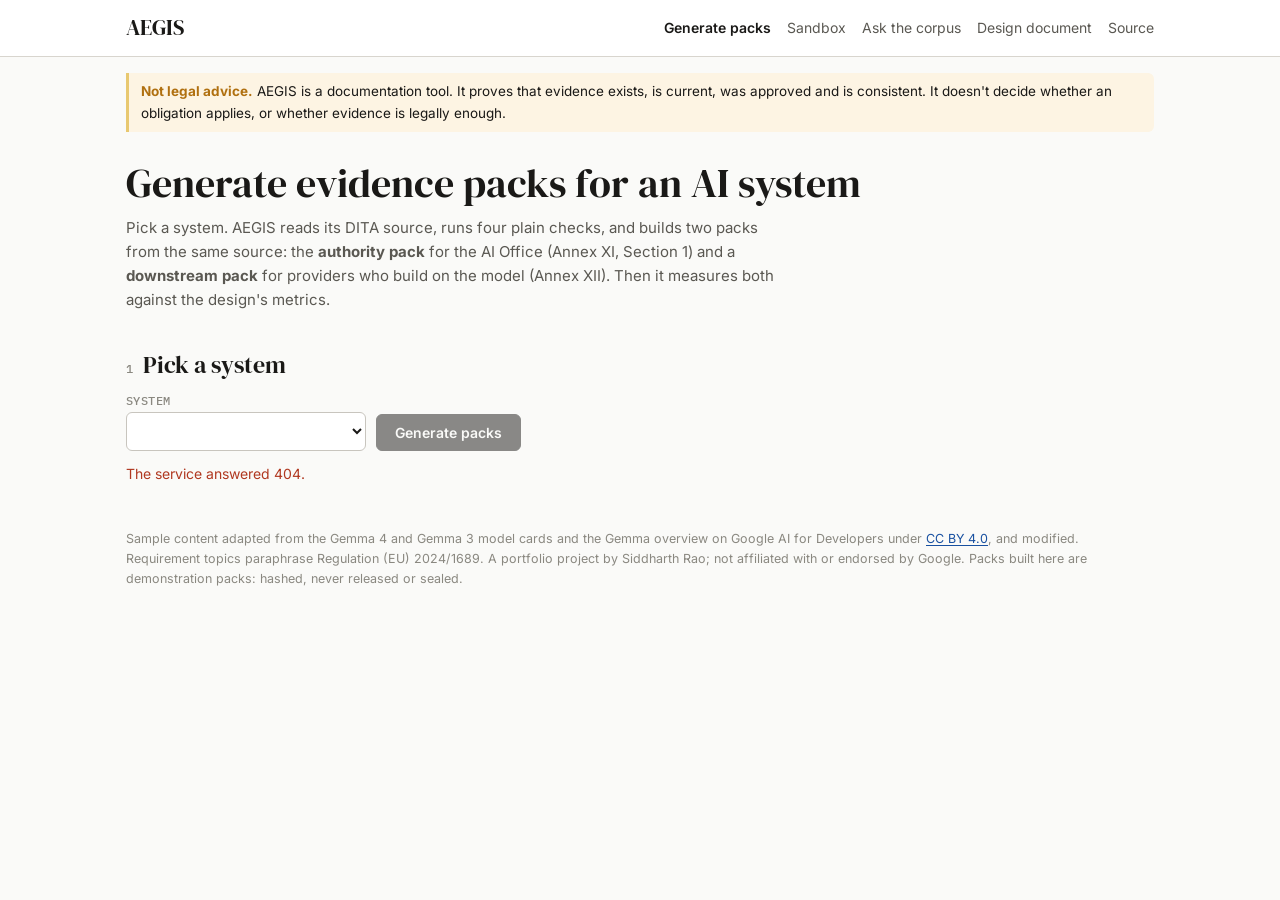
==== site/index.html @ 9e74f7e7 "MVP: pick a system, get the authority and downstream packs, see the design metrics - aegis/mvp.py: r" ====
<!doctype html>
<html lang="en">
<head>
<meta charset="utf-8">
<meta name="viewport" content="width=device-width, initial-scale=1">
<title>AEGIS Evidence Packs</title>
<meta name="description" content="Pick an AI system and AEGIS builds the authority pack and a downstream pack from its DITA source, then measures them against the design's metrics.">
<link rel="preconnect" href="https://fonts.googleapis.com">
<link rel="preconnect" href="https://fonts.gstatic.com" crossorigin>
<link href="https://fonts.googleapis.com/css2?family=DM+Serif+Display&family=IBM+Plex+Mono:wght@400;500&family=Inter:wght@400;500;600&display=swap" rel="stylesheet">
<link rel="stylesheet" href="assets/aegis.css">
</head>
<body>
<header class="top">
  <div class="wrap top-in">
    <a class="brand" href="./">AEGIS</a>
    <nav aria-label="Site">
      <a href="./" aria-current="page">Generate packs</a>
      <a href="try/">Sandbox</a>
      <a href="ask/">Ask the corpus</a>
      <a href="https://siddharthraop.github.io/AEGIS/">Design document</a>
      <a href="https://github.com/siddharthraop/AEGIS">Source</a>
    </nav>
  </div>
</header>

<main class="wrap">
  <p class="legal"><b>Not legal advice.</b> AEGIS is a documentation tool. It proves that evidence exists, is current, was
    approved and is consistent. It doesn't decide whether an obligation applies, or whether evidence is legally enough.</p>

  <section class="intro">
    <h1>Generate evidence packs for an AI system</h1>
    <p>Pick a system. AEGIS reads its DITA source, runs four plain checks, and builds two packs from the same source:
      the <b>authority pack</b> for the AI Office (Annex XI, Section 1) and a <b>downstream pack</b> for providers who
      build on the model (Annex XII). Then it measures both against the design's metrics.</p>
  </section>

  <h2 class="sec"><span class="n">1</span> Pick a system</h2>
  <div class="sysbar">
    <label>System<select id="system" aria-label="System"></select></label>
    <button class="btn primary big" id="go" type="button" disabled>Generate packs</button>
  </div>
  <p class="hint" id="sys-note" style="margin-top:8px"></p>
  <div class="status" id="status" role="status" aria-live="polite"></div>

  <div id="out" hidden>
    <div class="statusbar"><span id="source" class="meta"></span></div>
    <div class="callout" id="approval-note" hidden></div>

    <h2 class="sec"><span class="n">2</span> Your two packs</h2>
    <div class="packs" id="packs"></div>

    <h2 class="sec"><span class="n">3</span> Metrics from the design</h2>
    <p class="hint">Each number is labeled by how it was obtained: <b>measured</b> on this run, <b>modeled</b> in the design
      only, or <b>not in the MVP</b>.</p>
    <div class="table-wrap"><table class="mtable" id="metrics">
      <thead><tr><th>Metric</th><th>Result</th><th>Design target</th><th>Basis</th></tr></thead><tbody></tbody></table></div>

    <p class="hint" style="margin-top:14px">To act on a gap (ask Gemini to propose a link, record a decision, try the leak
      test), use the <a href="try/">sandbox</a>.</p>
  </div>
</main>

<footer class="wrap foot">
  <p>Sample content adapted from the Gemma 4 and Gemma 3 model cards and the Gemma overview on Google AI for Developers
    under <a href="https://creativecommons.org/licenses/by/4.0/">CC BY 4.0</a>, and modified. Requirement topics paraphrase
    Regulation (EU) 2024/1689. A portfolio project by Siddharth Rao; not affiliated with or endorsed by Google. Packs built
    here are demonstration packs: hashed, never released or sealed.</p>
</footer>

<div class="toast" id="toast" hidden></div>
<script src="assets/config.js"></script>
<script src="mvp.js"></script>
</body>
</html>
---- site/assets/aegis.css ----
:root {
  --bg:#fafaf8; --bg2:#f2f0eb; --bg3:#e8e5de; --card:#ffffff;
  --text:#1a1917; --text2:#5a5852; --text3:#8a8880; --border:#d8d5ce; --border2:#c8c5be;
  --amber:#b07010; --amber-bg:#fdf4e3; --amber-border:#e8c870;
  --teal:#0a6b52; --teal-bg:#e8f5f0; --teal-border:#80c8b0;
  --purple:#4a40b0; --purple-bg:#f0effe; --purple-border:#b0a8e8;
  --coral:#b03820; --coral-bg:#fdf0ec; --coral-border:#e8a090;
  --blue:#1850a0; --blue-bg:#eaf2fe; --blue-border:#90b8e8;
  --serif:'DM Serif Display',Georgia,serif;
  --mono:'IBM Plex Mono',ui-monospace,Menlo,monospace;
  --sans:'Inter',system-ui,-apple-system,'Segoe UI',sans-serif;
  --r:6px; --r-lg:10px;
  color-scheme: light;
}
@media (prefers-color-scheme: dark) {
  :root:not([data-theme="light"]) {
    --bg:#161512; --bg2:#1f1d19; --bg3:#2a2823; --card:#1c1b17;
    --text:#ecebe6; --text2:#b4b1a8; --text3:#86837a; --border:#36332d; --border2:#45423b;
    --amber:#e2a43c; --amber-bg:#2c2312; --amber-border:#6b5320;
    --teal:#4fc7a2; --teal-bg:#10291f; --teal-border:#21604b;
    --purple:#a59cf5; --purple-bg:#1f1c3a; --purple-border:#4a4390;
    --coral:#f08a70; --coral-bg:#33190f; --coral-border:#7a3a28;
    --blue:#7fb0f5; --blue-bg:#122036; --blue-border:#2f5590;
    color-scheme: dark;
  }
}
:root[data-theme="dark"] {
  --bg:#161512; --bg2:#1f1d19; --bg3:#2a2823; --card:#1c1b17;
  --text:#ecebe6; --text2:#b4b1a8; --text3:#86837a; --border:#36332d; --border2:#45423b;
  --amber:#e2a43c; --amber-bg:#2c2312; --amber-border:#6b5320;
  --teal:#4fc7a2; --teal-bg:#10291f; --teal-border:#21604b;
  --purple:#a59cf5; --purple-bg:#1f1c3a; --purple-border:#4a4390;
  --coral:#f08a70; --coral-bg:#33190f; --coral-border:#7a3a28;
  --blue:#7fb0f5; --blue-bg:#122036; --blue-border:#2f5590;
  color-scheme: dark;
}
* { box-sizing: border-box; }
html { -webkit-text-size-adjust: 100%; }
* { box-sizing:border-box; }
html { -webkit-text-size-adjust:100%; }
body { margin:0; background:var(--bg); color:var(--text); font:15px/1.6 var(--sans); }
a { color:var(--blue); text-underline-offset:2px; }
code, .mono { font-family:var(--mono); font-size:.86em; background:var(--bg2); padding:1px 4px; border-radius:4px; overflow-wrap:anywhere; }
button { font:inherit; }
:focus-visible { outline:2px solid var(--blue); outline-offset:2px; }
.wrap { max-width:1060px; margin:0 auto; padding:0 16px; }
.sr { position:absolute; width:1px; height:1px; overflow:hidden; clip:rect(0 0 0 0); }

.top { border-bottom:1px solid var(--border); background:var(--card); position:sticky; top:0; z-index:20; }
.top-in { display:flex; align-items:center; justify-content:space-between; gap:12px; min-height:56px; flex-wrap:wrap; }
.brand { font-family:var(--serif); font-size:22px; color:var(--text); text-decoration:none; }
.top nav { display:flex; gap:4px 16px; font-size:14px; flex-wrap:wrap; align-items:center; }
.top nav a { color:var(--text2); text-decoration:none; }
.top nav a[aria-current="page"] { color:var(--text); font-weight:600; }
.top nav a:hover { color:var(--text); }
.help-btn { width:30px; height:30px; border-radius:50%; border:1px solid var(--border2); background:var(--card); color:var(--text);
  cursor:pointer; font-weight:600; }

.legal { margin:16px 0 0; padding:8px 12px; border-left:3px solid var(--amber-border); background:var(--amber-bg);
  color:var(--text); font-size:13.5px; border-radius:0 var(--r) var(--r) 0; }
.legal b { color:var(--amber); }
.intro h1 { font-family:var(--serif); font-weight:400; font-size:clamp(28px,5vw,40px); line-height:1.15; margin:28px 0 10px; }
.intro p { color:var(--text2); max-width:72ch; margin:0 0 16px; }

h2.sec { font-family:var(--serif); font-weight:400; font-size:24px; margin:34px 0 4px; display:flex; align-items:baseline; gap:10px; }
h2.sec .n { font:500 12px var(--mono); color:var(--text3); }
.hint { color:var(--text3); font-size:13.5px; margin:0 0 12px; max-width:80ch; }

/* reader picker */
.readers { display:grid; grid-template-columns:repeat(3,minmax(0,1fr)); gap:10px; margin:8px 0 0; }
.reader { text-align:left; background:var(--card); border:1px solid var(--border); border-radius:var(--r-lg); padding:12px 14px;
  cursor:pointer; color:var(--text); display:flex; flex-direction:column; gap:2px; }
.reader:hover { border-color:var(--border2); }
.reader[aria-pressed="true"] { border-color:var(--text); box-shadow:inset 0 0 0 1px var(--text); }
.reader .who { font-weight:600; }
.reader .what { font:500 11.5px var(--mono); color:var(--text3); text-transform:uppercase; letter-spacing:.04em; }
.reader .set { font-size:13px; color:var(--text2); }

/* status */
.statusbar { display:flex; flex-wrap:wrap; align-items:center; gap:8px 16px; margin:18px 0 10px; }
.badge { font:600 12px var(--sans); padding:3px 10px; border-radius:999px; border:1px solid; white-space:nowrap; }
.badge.ready, .badge.pass { color:var(--teal); background:var(--teal-bg); border-color:var(--teal-border); }
.badge.ready-with-recorded-gaps, .badge.warn, .badge.needs-decisions { color:var(--amber); background:var(--amber-bg); border-color:var(--amber-border); }
.badge.blocked, .badge.fail { color:var(--coral); background:var(--coral-bg); border-color:var(--coral-border); }
.badge.model { color:var(--purple); background:var(--purple-bg); border-color:var(--purple-border); }
.badge.sandbox { color:var(--blue); background:var(--blue-bg); border-color:var(--blue-border); }
.badge.gray { color:var(--text2); background:var(--bg2); border-color:var(--border); }
.meta { color:var(--text3); font:12px var(--mono); overflow-wrap:anywhere; }
.checks { display:grid; grid-template-columns:repeat(4,minmax(0,1fr)); border:1px solid var(--border); border-radius:var(--r-lg);
  overflow:hidden; background:var(--card); }
.check { padding:12px 14px; border-right:1px solid var(--border); min-width:0; }
.check:last-child { border-right:0; }
.check .nm { font:500 11.5px var(--mono); color:var(--text3); display:flex; justify-content:space-between; gap:6px; }
.check .v { font-family:var(--serif); font-size:28px; line-height:1.2; }
.check.ok .v { color:var(--teal); } .check.bad .v { color:var(--amber); } .check.block .v { color:var(--coral); }
.check .d { font-size:12.5px; color:var(--text2); }

/* requirement table */
.table-wrap { overflow-x:auto; border:1px solid var(--border); border-radius:var(--r-lg); background:var(--card); }
table.req { width:100%; border-collapse:collapse; font-size:13.5px; min-width:720px; }
table.req th { text-align:left; font:500 10.5px var(--mono); text-transform:uppercase; letter-spacing:.06em; color:var(--text3);
  background:var(--bg2); padding:8px 12px; border-bottom:1px solid var(--border); }
table.req td { padding:10px 12px; border-bottom:1px solid var(--border); vertical-align:top; }
table.req tr:last-child td { border-bottom:0; }
table.req tr.gap td { background:color-mix(in srgb, var(--amber-bg) 55%, transparent); }
.rid { font:500 12px var(--mono); white-space:nowrap; }
.rtitle { color:var(--text2); }
.ev { display:flex; flex-direction:column; gap:6px; }
.evi { display:flex; flex-wrap:wrap; gap:4px 10px; align-items:center; }
.evi .t { font-weight:500; }
.small { font-size:12px; color:var(--text2); }
.ok-t { color:var(--teal); } .bad-t { color:var(--coral); } .warn-t { color:var(--amber); }
.actions { display:flex; flex-wrap:wrap; gap:6px; margin-top:6px; }
.btn { font:600 13px var(--sans); border-radius:var(--r); padding:6px 12px; cursor:pointer; border:1px solid var(--border2);
  background:var(--card); color:var(--text); }
.btn:hover { border-color:var(--text2); }
.btn.primary { background:var(--text); color:var(--bg); border-color:var(--text); }
.btn.model { color:var(--purple); border-color:var(--purple-border); background:var(--purple-bg); }
.btn.good { color:var(--teal); border-color:var(--teal-border); background:var(--teal-bg); }
.btn.bad { color:var(--coral); border-color:var(--coral-border); background:var(--coral-bg); }
.btn:disabled { opacity:.5; cursor:not-allowed; }
.proposal { margin-top:8px; padding:10px 12px; border:1px dashed var(--purple-border); border-radius:var(--r); background:var(--purple-bg); }
.proposal .k { font:500 10.5px var(--mono); text-transform:uppercase; letter-spacing:.06em; color:var(--purple); }
.gapnote { margin-top:8px; padding:8px 12px; border-left:3px solid var(--coral-border); background:var(--coral-bg); font-size:13px; border-radius:0 var(--r) var(--r) 0; }
.decided { margin-top:6px; font-size:12.5px; color:var(--amber); }
.decide { display:none; margin-top:8px; gap:6px; flex-wrap:wrap; align-items:center; }
.decide.open { display:flex; }
.decide select, .decide input, .tool select, .tool input { font:inherit; font-size:13px; padding:6px 8px; border:1px solid var(--border2);
  border-radius:var(--r); background:var(--card); color:var(--text); min-width:0; }
.decide input { flex:1 1 220px; }

/* findings */
.findings { display:grid; gap:8px; }
.finding { background:var(--card); border:1px solid var(--border); border-left:3px solid var(--amber-border); border-radius:var(--r);
  padding:8px 12px; font-size:13.5px; }
.finding.block { border-left-color:var(--coral); background:var(--coral-bg); }
.finding.done { border-left-color:var(--teal-border); }
.finding .h { display:flex; flex-wrap:wrap; gap:4px 10px; align-items:center; }
.group { margin:0 0 14px; }
.group h3 { font:600 14px var(--sans); margin:0 0 6px; display:flex; gap:8px; align-items:center; flex-wrap:wrap; }

/* tools */
.tools { display:grid; grid-template-columns:repeat(2,minmax(0,1fr)); gap:12px; }
.tool { background:var(--card); border:1px solid var(--border); border-radius:var(--r-lg); padding:14px 16px; display:flex;
  flex-direction:column; gap:8px; min-width:0; }
.tool h3 { margin:0; font:600 15px var(--sans); }
.tool p { margin:0; color:var(--text2); font-size:13.5px; }
.tool .row { display:flex; gap:6px; flex-wrap:wrap; }
.tool .row > * { flex:1 1 160px; }
.build { background:var(--card); border:1px solid var(--border); border-radius:var(--r-lg); padding:16px; display:flex; gap:12px;
  align-items:center; flex-wrap:wrap; justify-content:space-between; }
.flow { counter-reset:f; list-style:none; padding:0; margin:0; display:grid; grid-template-columns:repeat(5,minmax(0,1fr)); gap:8px; }
.flow li { background:var(--card); border:1px solid var(--border); border-radius:var(--r); padding:10px 12px 10px 38px; position:relative; font-size:13px; color:var(--text2); }
.flow li b { display:block; color:var(--text); font-size:13.5px; }
.flow li::before { counter-increment:f; content:counter(f); position:absolute; left:10px; top:10px; width:20px; height:20px; border-radius:50%;
  background:var(--bg3); display:grid; place-items:center; font:600 11px var(--sans); color:var(--text); }

.toast { position:fixed; left:50%; bottom:20px; transform:translateX(-50%); background:var(--text); color:var(--bg); padding:8px 14px;
  border-radius:var(--r); font-size:14px; z-index:40; max-width:calc(100vw - 32px); }
.toast.err { background:var(--coral); color:#fff; }
.status { min-height:22px; margin:10px 0 0; color:var(--text2); font-size:14px; }
.status.err { color:var(--coral); }
.spinner { display:inline-block; width:12px; height:12px; border:2px solid var(--border2); border-top-color:var(--text);
  border-radius:50%; animation:spin .8s linear infinite; vertical-align:-1px; margin-right:6px; }
@keyframes spin { to { transform:rotate(360deg); } }
.foot { color:var(--text3); font-size:12.5px; padding-top:32px; padding-bottom:40px; }

/* help panel */
.helpp { position:fixed; top:0; right:0; height:100%; width:min(380px,100vw); background:var(--card); border-left:1px solid var(--border);
  transform:translateX(100%); transition:transform .2s; z-index:30; padding:18px 18px 24px; overflow-y:auto; }
.helpp.open { transform:none; box-shadow:-8px 0 30px rgba(0,0,0,.12); }
.helpp h2 { font-family:var(--serif); font-weight:400; font-size:22px; margin:6px 0 6px; }
.helpp .close { float:right; }
.helpp p { color:var(--text2); font-size:14px; }
.helpp ol { padding-left:20px; font-size:14px; }
.helpp h3 { font:600 13px var(--sans); margin:14px 0 4px; }
.helpp a.rel { display:block; font-size:14px; margin:2px 0; }
[data-help] { cursor:help; }
.qmark { font:600 11px var(--sans); color:var(--text3); border:1px solid var(--border2); border-radius:50%; width:18px; height:18px;
  display:inline-grid; place-items:center; background:var(--card); cursor:pointer; padding:0; vertical-align:2px; }

/* ask page */
.askf { display:flex; gap:8px; align-items:stretch; margin-top:8px; }
.askf textarea { flex:1; min-width:0; resize:vertical; font:inherit; color:var(--text); background:var(--card);
  border:1px solid var(--border2); border-radius:var(--r-lg); padding:12px 14px; }
.askf button { font:600 15px var(--sans); border-radius:var(--r-lg); padding:0 22px; cursor:pointer; background:var(--text); color:var(--bg); border:0; }
.askf button:disabled { opacity:.5; cursor:wait; }
.samples { display:flex; flex-wrap:wrap; gap:8px; margin:12px 0 0; }
.samples button { font:13px var(--sans); color:var(--text2); background:var(--bg2); border:1px solid var(--border);
  border-radius:999px; padding:5px 12px; cursor:pointer; text-align:left; }
.samples button:hover { color:var(--text); border-color:var(--border2); }
.summary { font-size:17px; margin:18px 0 12px; }
.points { list-style:none; margin:0; padding:0; display:grid; gap:10px; }
.point { background:var(--card); border:1px solid var(--border); border-radius:var(--r-lg); padding:12px 16px 12px 48px; position:relative; }
.point .num { position:absolute; left:14px; top:12px; width:24px; height:24px; border-radius:50%; display:grid; place-items:center;
  font:600 12px var(--sans); background:var(--bg3); }
.point p { margin:0 0 6px; }
.point blockquote { margin:0; padding:5px 10px; border-left:3px solid var(--border2); color:var(--text2); font-size:13.5px; background:var(--bg); }
.sources { display:grid; grid-template-columns:repeat(2,minmax(0,1fr)); gap:10px; margin-top:16px; }
.src { background:var(--card); border:1px solid var(--border); border-radius:var(--r-lg); padding:12px 14px; font-size:13.5px; min-width:0; }
.src h3 { margin:0 0 4px; font:600 14px var(--sans); display:flex; gap:8px; align-items:baseline; }
.src h3 .num { font:600 11px var(--sans); background:var(--bg3); border-radius:50%; width:20px; height:20px; display:inline-grid; place-items:center; flex:none; }
.src dl { display:grid; grid-template-columns:auto 1fr; gap:2px 10px; margin:6px 0 0; }
.src dt { color:var(--text3); font-size:12px; }
.src dd { margin:0; font-size:12.5px; overflow-wrap:anywhere; }
.note { margin:12px 0 0; padding:10px 14px; border-radius:var(--r); background:var(--bg2); color:var(--text2); font-size:14px; }
.dropped { margin:12px 0 0; padding:10px 14px; border-radius:var(--r); background:var(--coral-bg); border:1px solid var(--coral-border); font-size:13.5px; }

@media (max-width:860px) {
  .readers, .tools, .sources { grid-template-columns:minmax(0,1fr); }
  .checks { grid-template-columns:repeat(2,minmax(0,1fr)); }
  .check:nth-child(2) { border-right:0; }
  .check:nth-child(-n+2) { border-bottom:1px solid var(--border); }
  .flow { grid-template-columns:minmax(0,1fr); }
  .askf { flex-direction:column; } .askf button { padding:12px; }
}
@media (prefers-reduced-motion: reduce) { .spinner { animation:none; } .helpp { transition:none; } }

/* ---- MVP page: pick a system, two packs, metrics ---- */
.sysbar { display:flex; flex-wrap:wrap; gap:10px; align-items:flex-end; margin:8px 0 0; }
.sysbar label { display:grid; gap:4px; font:500 11.5px var(--mono); color:var(--text3); text-transform:uppercase; letter-spacing:.04em; }
.sysbar select { font:inherit; font-size:15px; padding:8px 10px; border:1px solid var(--border2); border-radius:var(--r);
  background:var(--card); color:var(--text); min-width:240px; }
.btn.big { font-size:14px; padding:9px 18px; }
.callout { margin:14px 0 0; padding:10px 14px; border-left:3px solid var(--blue); background:var(--blue-bg); border-radius:0 var(--r) var(--r) 0;
  font-size:13.5px; color:var(--text2); }
.callout b { color:var(--blue); }
.packs { display:grid; grid-template-columns:repeat(2,minmax(0,1fr)); gap:12px; margin-top:8px; }
.pack { background:var(--card); border:1px solid var(--border); border-radius:var(--r-lg); padding:16px; display:flex; flex-direction:column; gap:12px; min-width:0; }
.pack .what { font:500 11.5px var(--mono); color:var(--text3); text-transform:uppercase; letter-spacing:.04em; }
.pack h3 { margin:2px 0 2px; font:600 17px var(--sans); }
.mini { display:grid; grid-template-columns:repeat(4,minmax(0,1fr)); border:1px solid var(--border); border-radius:var(--r); overflow:hidden; }
.mc { padding:8px 10px; border-right:1px solid var(--border); min-width:0; }
.mc:last-child { border-right:0; }
.mc .nm { font:500 11px var(--mono); color:var(--text3); }
.mc .v { font-family:var(--serif); font-size:22px; line-height:1.2; }
.mc.ok .v { color:var(--teal); } .mc.bad .v { color:var(--amber); } .mc.block .v { color:var(--coral); }
.mc .d { font-size:12px; color:var(--text2); }
.flist { margin:8px 0 0; padding-left:18px; font-size:13px; color:var(--text2); display:grid; gap:6px; }
.packmeta { display:grid; gap:2px; }
.pack details summary { cursor:pointer; font-size:13px; font-weight:600; }
.mtable { width:100%; border-collapse:collapse; background:var(--card); }
.mtable th { text-align:left; font:500 11.5px var(--mono); color:var(--text3); text-transform:uppercase; letter-spacing:.04em; padding:8px 12px; }
.mtable td { border-top:1px solid var(--border); padding:10px 12px; vertical-align:top; }
.mlabel { font-weight:600; }
.mval { font-family:var(--serif); font-size:20px; line-height:1.3; }
@media (max-width:760px) {
  .packs { grid-template-columns:1fr; }
  .mini { grid-template-columns:repeat(2,minmax(0,1fr)); }
  .mc:nth-child(2) { border-right:0; } .mc:nth-child(-n+2) { border-bottom:1px solid var(--border); }
  .sysbar select { min-width:0; width:100%; } .sysbar label { flex:1 1 100%; }
}
@media (max-width:760px) {
  .mtable thead { display:none; }
  .mtable, .mtable tbody, .mtable tr, .mtable td { display:block; width:100%; }
  .mtable tr { border-top:1px solid var(--border); padding:6px 0; }
  .mtable td { border-top:0; padding:4px 12px; }
}
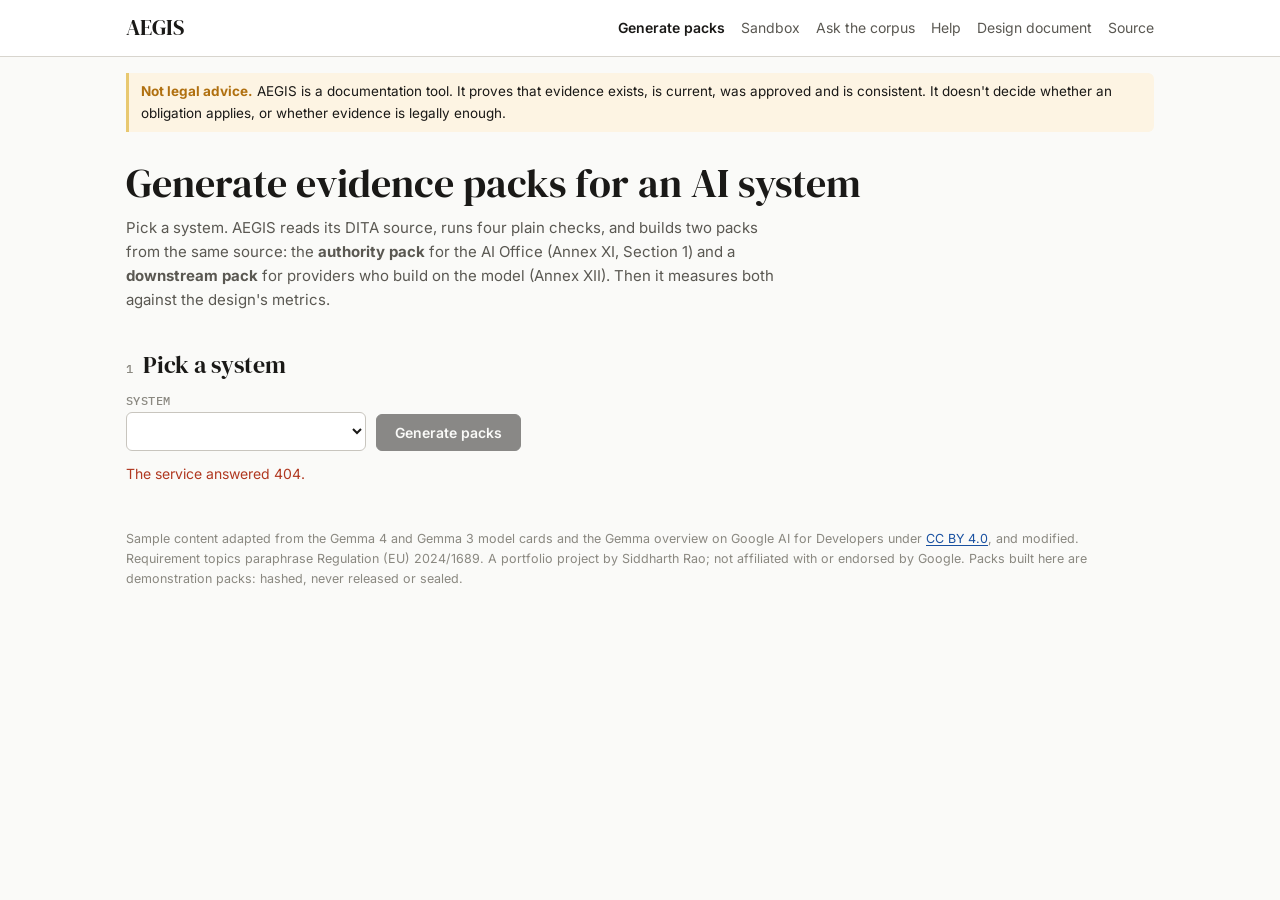
==== commit 0dd5a771: "Docs for the MVP: user help, user guide, developer docs, README - help/: generate-packs task and met" ====
--- a/site/index.html
+++ b/site/index.html
@@ -18,6 +18,7 @@
       <a href="./" aria-current="page">Generate packs</a>
       <a href="try/">Sandbox</a>
       <a href="ask/">Ask the corpus</a>
+      <a href="https://siddharthraop.github.io/AEGIS/help/">Help</a>
       <a href="https://siddharthraop.github.io/AEGIS/">Design document</a>
       <a href="https://github.com/siddharthraop/AEGIS">Source</a>
     </nav>
@@ -52,7 +53,8 @@
 
     <h2 class="sec"><span class="n">3</span> Metrics from the design</h2>
     <p class="hint">Each number is labeled by how it was obtained: <b>measured</b> on this run, <b>modeled</b> in the design
-      only, or <b>not in the MVP</b>.</p>
+      only, or <b>not in the MVP</b>.
+      <a href="https://siddharthraop.github.io/AEGIS/help/topics/r-metrics.html">How each is measured</a>.</p>
     <div class="table-wrap"><table class="mtable" id="metrics">
       <thead><tr><th>Metric</th><th>Result</th><th>Design target</th><th>Basis</th></tr></thead><tbody></tbody></table></div>
 
